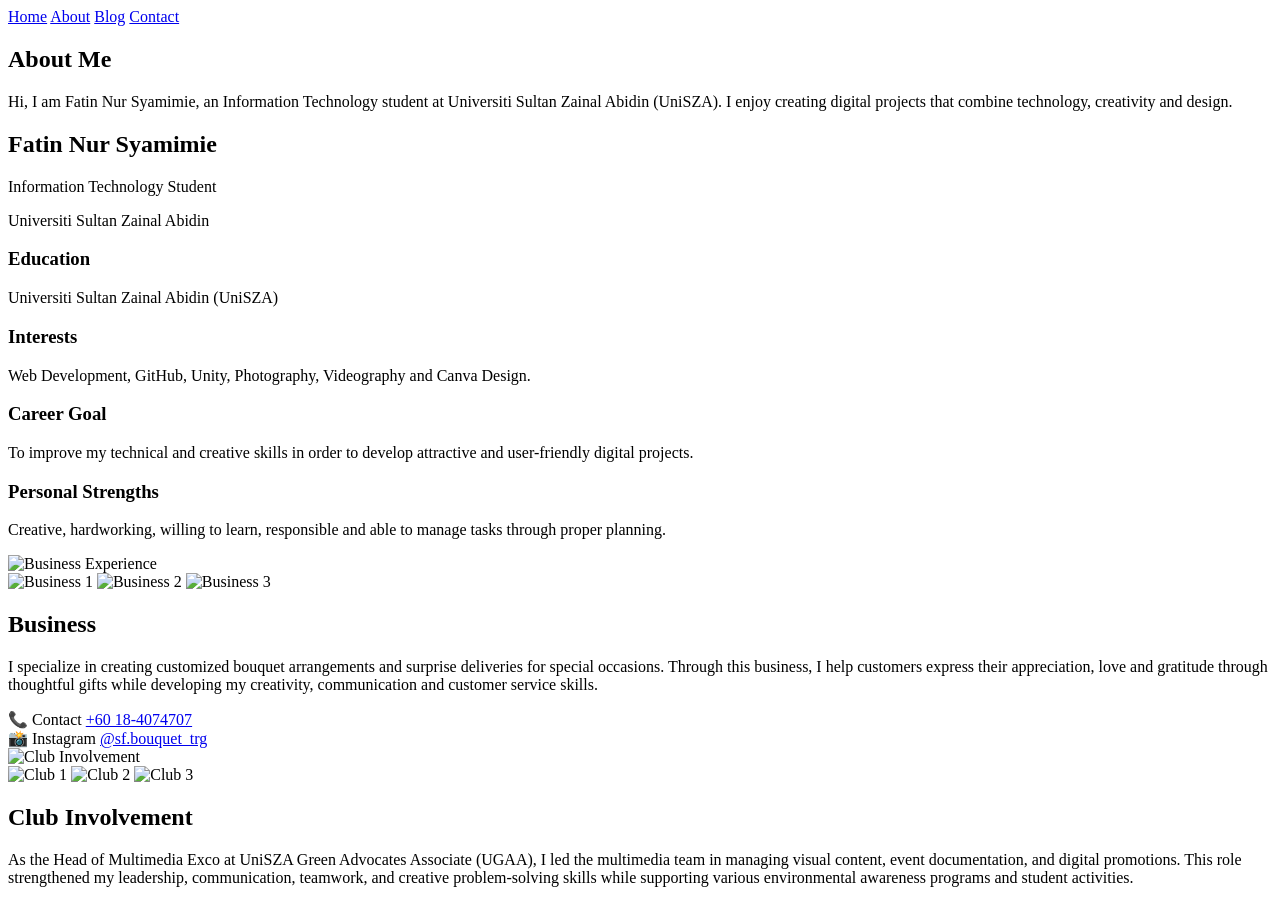
==== about.html @ d77c4f09 "Add files via upload" ====
<!DOCTYPE html>
<html>
<head>
    <meta charset="UTF-8">
    <meta name="viewport" content="width=device-width, initial-scale=1.0">
    <title>About Me</title>
    <link rel="stylesheet" href="style.css">
</head>

<body>

<nav>
    <a href="index.html">Home</a>
    <a href="about.html" class="active">About</a>
    <a href="blog.html">Blog</a>
    <a href="contact.html">Contact</a>
</nav>

<section class="about-aesthetic">

    <div class="about-intro">
        <h1>About Me</h1>
        <p>
            Hi, I am Fatin Nur Syamimie, an Information Technology student at
            Universiti Sultan Zainal Abidin (UniSZA). I enjoy creating digital
            projects that combine technology, creativity and design.
        </p>
    </div>

    <div class="about-grid">

        <div class="about-profile">
            <div class="profile-overlay">
                <h2>Fatin Nur Syamimie</h2>
                <p>Information Technology Student</p>
                <span>Universiti Sultan Zainal Abidin</span>
            </div>
        </div>

        <div class="about-detail">
            <h3>Education</h3>
            <p>Universiti Sultan Zainal Abidin (UniSZA)</p>
        </div>

        <div class="about-detail">
            <h3>Interests</h3>
            <p>
                Web Development, GitHub, Unity, Photography, Videography and Canva Design.
            </p>
        </div>

        <div class="about-detail">
            <h3>Career Goal</h3>
            <p>
                To improve my technical and creative skills in order to develop
                attractive and user-friendly digital projects.
            </p>
        </div>

        <div class="about-detail">
            <h3>Personal Strengths</h3>
            <p>
                Creative, hardworking, willing to learn, responsible and able to manage
                tasks through proper planning.
            </p>
        </div>

    </div>

    <div class="about-extra">

        <div class="extra-card">
            <img src="image/busines2.png" alt="Business Experience" class="main-extra-img">

            <div class="mini-gallery">
                <img src="image/business3.jpeg" alt="Business 1">
                <img src="image/business4.jpeg" alt="Business 2">
                <img src="image/business5.jpeg" alt="Business 3">
            </div>

            <div class="extra-text">
                <h2>Business</h2>

<p>
    I specialize in creating customized bouquet arrangements and surprise
    deliveries for special occasions. Through this business, I help customers
    express their appreciation, love and gratitude through thoughtful gifts
    while developing my creativity, communication and customer service skills.
</p>

<div class="business-contact">

    <div class="contact-box">
        <span>📞 Contact</span>

        <a href="tel:+60184074707">
            +60 18-4074707
        </a>
    </div>

    <div class="contact-box">
        <span>📸 Instagram</span>

        <a href="https://instagram.com/sf.bouquet_trg" target="_blank">
            @sf.bouquet_trg
        </a>
    </div>

</div>

</div>
            </div>
        </div>

        <div class="extra-card">
            <img src="image/club1.png" alt="Club Involvement" class="main-extra-img">

            <div class="mini-gallery">
                <img src="image/club2.jpeg" alt="Club 1">
                <img src="image/club3.jpeg" alt="Club 2">
                <img src="image/club4.jpeg" alt="Club 3">
            </div>

            <div class="extra-text">
                <h2>Club Involvement</h2>

                <p>
                    As the Head of Multimedia Exco at UniSZA Green Advocates Associate (UGAA), I led the multimedia team in managing visual content, event documentation, and digital promotions. This role strengthened my leadership, communication, teamwork, and creative problem-solving skills while supporting various environmental awareness programs and student activities.
                </p>
            </div>
        </div>

    </div>

</section>

</body>
</html>
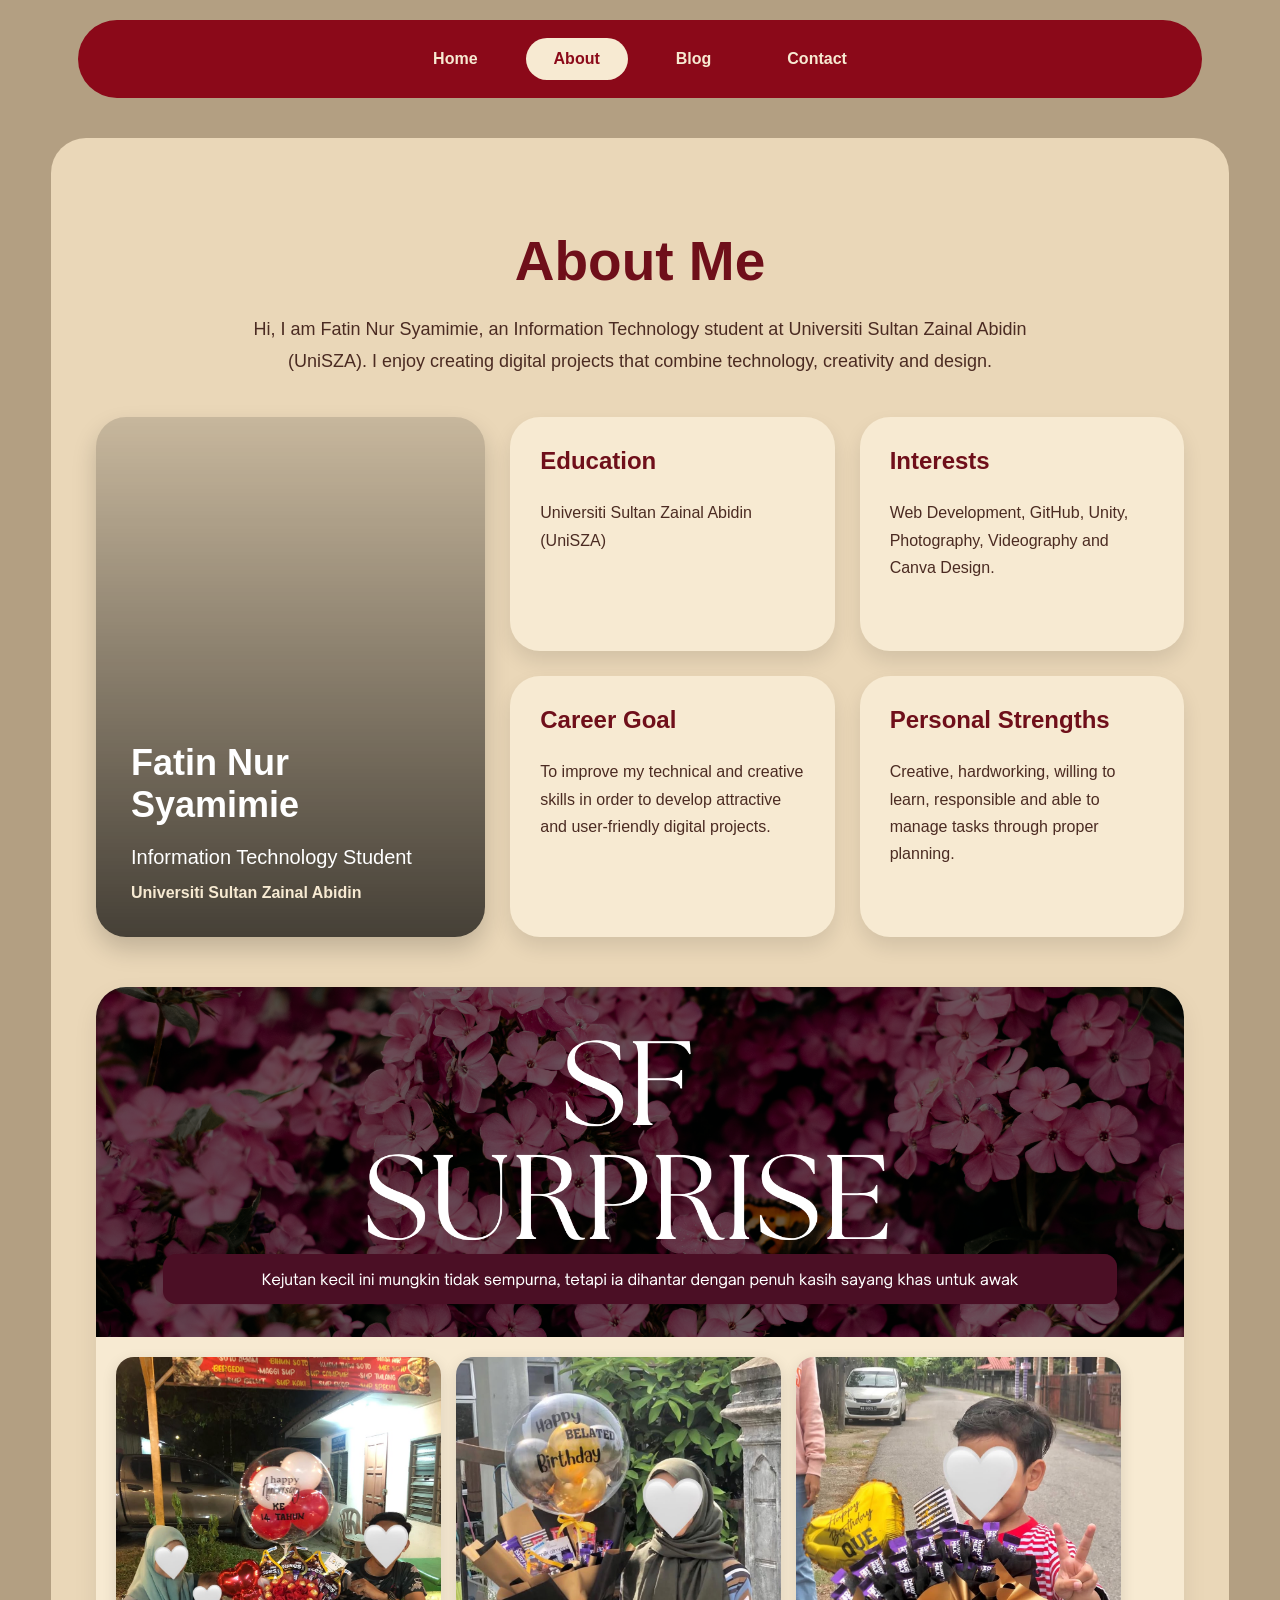
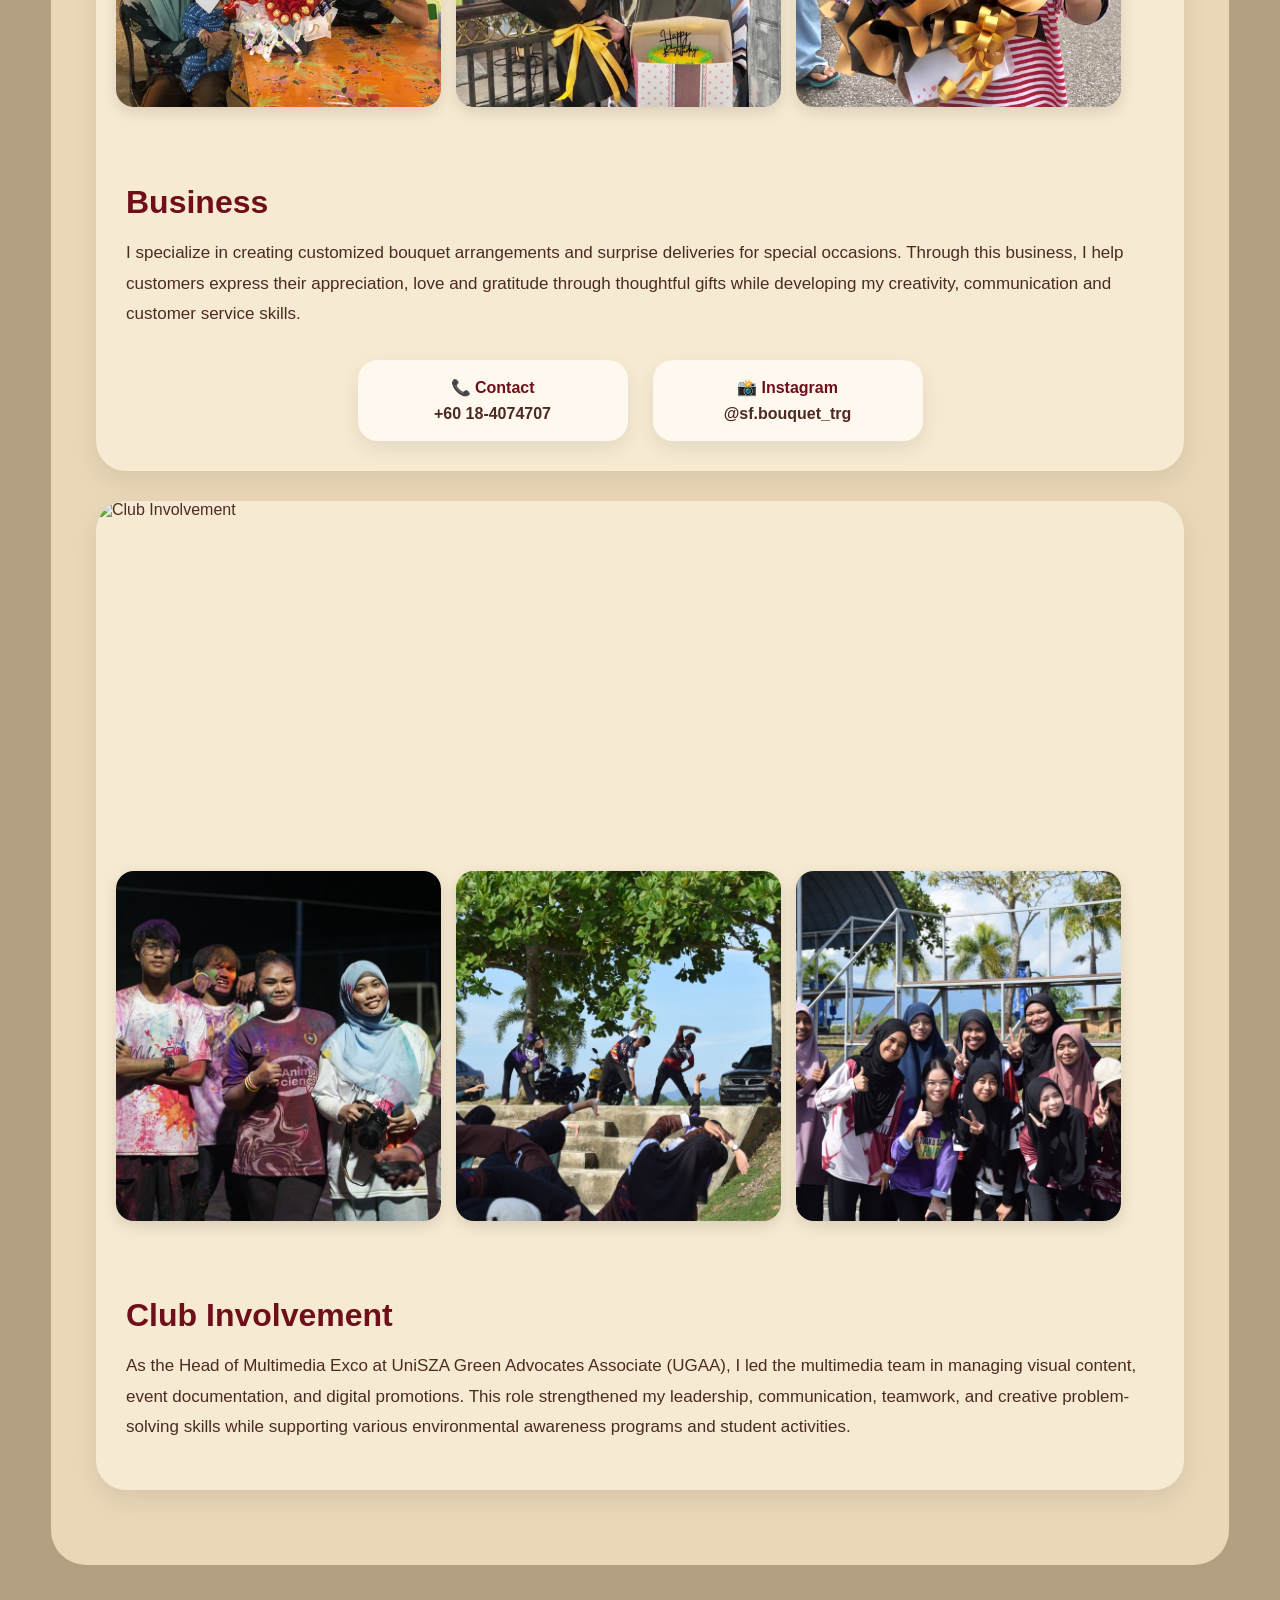
==== commit ae943a42: "Fix HTML structure and content in about.html" ====
--- a/about.html
+++ b/about.html
@@ -70,12 +70,12 @@
     <div class="about-extra">
 
         <div class="extra-card">
-            <img src="image/busines2.png" alt="Business Experience" class="main-extra-img">
+            <img src="busines2.png" alt="Business Experience" class="main-extra-img">
 
             <div class="mini-gallery">
-                <img src="image/business3.jpeg" alt="Business 1">
-                <img src="image/business4.jpeg" alt="Business 2">
-                <img src="image/business5.jpeg" alt="Business 3">
+                <img src="business3.jpeg" alt="Business 1">
+                <img src="business4.jpeg" alt="Business 2">
+                <img src="business5.jpeg" alt="Business 3">
             </div>
 
             <div class="extra-text">
@@ -113,12 +113,12 @@
         </div>
 
         <div class="extra-card">
-            <img src="image/club1.png" alt="Club Involvement" class="main-extra-img">
+            <img src="club1.png" alt="Club Involvement" class="main-extra-img">
 
             <div class="mini-gallery">
-                <img src="image/club2.jpeg" alt="Club 1">
-                <img src="image/club3.jpeg" alt="Club 2">
-                <img src="image/club4.jpeg" alt="Club 3">
+                <img src="club2.jpeg" alt="Club 1">
+                <img src="club3.jpeg" alt="Club 2">
+                <img src="club4.jpeg" alt="Club 3">
             </div>
 
             <div class="extra-text">
@@ -135,4 +135,4 @@
 </section>
 
 </body>
-</html>+</html>
--- a/style.css
+++ b/style.css
@@ -0,0 +1,1316 @@
+body{
+    font-family: Arial, sans-serif;
+    margin: 0;
+    background: #b39f82;
+    color: #4b2b22;
+}
+
+nav{
+    width: 85%;
+    margin: 30px auto;
+    padding: 18px;
+    background: #6f0f1a;
+    border-radius: 40px;
+    display: flex;
+    justify-content: center;
+    gap: 45px;
+}
+
+nav a{
+    color: #f7ead2;
+    text-decoration: none;
+    font-weight: bold;
+}
+
+.hero{
+    width: 85%;
+    margin: 30px auto;
+    background: #ead7b8;
+    padding: 35px;
+    border-radius: 35px;
+    display: grid;
+    grid-template-columns: 1fr 1fr;
+    gap: 35px;
+    align-items: center;
+}
+
+.profile-pic{
+    width: 100%;
+    max-width: 420px;
+    border-radius: 25px;
+    display: block;
+    margin: auto;
+}
+
+.hero-content{
+    text-align: left;
+}
+
+.hero-content h1{
+    font-size: 42px;
+    color: #6f0f1a;
+    margin-bottom: 15px;
+}
+
+.hero-content h2{
+    font-size: 28px;
+    color: #4b2b22;
+}
+
+.hero-content p{
+    font-size: 17px;
+    line-height: 1.8;
+    color: #4b2b22;
+}
+
+button{
+    margin-top: 20px;
+    padding: 14px 35px;
+    background: #6f0f1a;
+    color: #f7ead2;
+    border: none;
+    border-radius: 25px;
+    font-weight: bold;
+    cursor: pointer;
+}
+
+.section{
+    width: 85%;
+    margin: 35px auto;
+    background: #ead7b8;
+    padding: 35px;
+    border-radius: 35px;
+    text-align: center;
+}
+
+.section h2{
+    color: #6f0f1a;
+    font-size: 32px;
+}
+
+.skills{
+    display: flex;
+    justify-content: center;
+    flex-wrap: wrap;
+    gap: 15px;
+}
+
+.skills div{
+    background: #6f0f1a;
+    color: #f7ead2;
+    padding: 12px 25px;
+    border-radius: 30px;
+    font-weight: bold;
+}
+
+.projects{
+    display: grid;
+    grid-template-columns: repeat(3, 1fr);
+    gap: 25px;
+}
+
+.card, .blog-card, .about-box, .contact-item{
+    background: #f7ead2;
+    color: #4b2b22;
+    padding: 25px;
+    border-radius: 25px;
+    box-shadow: 0 10px 25px rgba(0,0,0,0.15);
+}
+
+.card h3, .blog-card h2, .about-box h2, .contact-item h2{
+    color: #6f0f1a;
+}
+
+.about-aesthetic{
+    width: 85%;
+    margin: 40px auto 70px;
+    background: #ead7b8;
+    padding: 45px;
+    border-radius: 35px;
+}
+
+.about-intro{
+    text-align: center;
+    max-width: 850px;
+    margin: auto;
+}
+
+.about-intro h1{
+    font-size: 55px;
+    color: #6f0f1a;
+    margin-bottom: 20px;
+}
+
+.about-intro p{
+    font-size: 18px;
+    line-height: 1.8;
+}
+
+.about-grid{
+    margin-top: 40px;
+    display: grid;
+    grid-template-columns: 1.2fr 1fr 1fr;
+    gap: 25px;
+}
+
+.about-profile{
+    position: relative;
+    background-image:
+        linear-gradient(rgba(0,0,0,0.15), rgba(0,0,0,0.70)),
+        url("image/homepage.jpeg");
+    background-size: cover;
+    background-position: center;
+    min-height: 520px;
+    border-radius: 30px;
+    overflow: hidden;
+    grid-row: span 2;
+    display: flex;
+    align-items: flex-end;
+    box-shadow: 0 12px 25px rgba(0,0,0,0.18);
+}
+
+.profile-overlay{
+    padding: 35px;
+    color: white;
+}
+
+.profile-overlay h2{
+    font-size: 36px;
+    margin-bottom: 10px;
+    color: white;
+}
+
+.profile-overlay p{
+    font-size: 20px;
+    margin-bottom: 15px;
+    color: white;
+}
+
+.profile-overlay span{
+    font-weight: bold;
+    color: #f7ead2;
+}
+
+.about-detail{
+    background: #f7ead2;
+    color: #4b2b22;
+    padding: 30px;
+    border-radius: 30px;
+    box-shadow: 0 10px 20px rgba(0,0,0,0.10);
+}
+
+.about-detail h3{
+    color: #6f0f1a;
+    font-size: 24px;
+    margin-top: 0;
+}
+
+.about-detail p{
+    line-height: 1.7;
+}
+
+@media(max-width: 768px){
+    .about-grid{
+        grid-template-columns: 1fr;
+    }
+
+    .about-profile{
+        grid-row: auto;
+        min-height: 430px;
+    }
+
+    .about-intro h1{
+        font-size: 38px;
+    }
+
+    .profile-overlay h2{
+        font-size: 28px;
+    }
+}
+
+.blog-section{
+    width: 85%;
+    margin: 40px auto;
+}
+
+.blog-section h1{
+    text-align: center;
+    font-size: 45px;
+    color: #6f0f1a;
+    margin-bottom: 35px;
+}
+
+.experience-grid{
+    display: grid;
+    grid-template-columns: repeat(2, 1fr);
+    gap: 28px;
+}
+
+.experience-card{
+    background: #ead7b8;
+    color: #4b2b22;
+    border-radius: 30px;
+    padding: 20px;
+    box-shadow: 0 12px 25px rgba(0,0,0,0.18);
+}
+
+.experience-card img{
+    width: 100%;
+    height: 260px;
+    object-fit: cover;
+    border-radius: 24px;
+}
+
+.experience-card h2{
+    color: #6f0f1a;
+    font-size: 24px;
+    margin: 20px 0 10px;
+}
+
+.experience-card p{
+    line-height: 1.7;
+    font-size: 15px;
+}
+
+.experience-card::after{
+    content: "";
+    display: block;
+    width: 80px;
+    height: 6px;
+    background: #6f0f1a;
+    border-radius: 20px;
+    margin-top: 18px;
+}
+
+.video-btn{
+    display: inline-block;
+    margin-top: 15px;
+    padding: 12px 22px;
+    background: #6f0f1a;
+    color: #f7ead2;
+    text-decoration: none;
+    border-radius: 25px;
+    font-weight: bold;
+}
+
+.video-btn:hover{
+    background: #4d0911;
+}
+
+@media(max-width: 768px){
+    .experience-grid{
+        grid-template-columns: 1fr;
+    }
+}
+/* CONTACT PAGE */
+
+.contact-header{
+    text-align: center;
+    max-width: 900px;
+    margin: 70px auto 50px;
+}
+
+.contact-subtitle{
+    color: #7d0016;
+    letter-spacing: 5px;
+    font-weight: bold;
+    font-size: 14px;
+}
+
+.contact-header h1{
+    font-size: 70px;
+    color: #7d0016;
+    margin: 15px 0;
+}
+
+.contact-description{
+    font-size: 20px;
+    line-height: 1.8;
+    color: #4b2b22;
+}
+
+.contact-boxes{
+    width: 85%;
+    margin: auto;
+
+    display: grid;
+    grid-template-columns: repeat(2, 1fr);
+
+    gap: 25px;
+}
+
+.contact-item{
+    background: rgba(255,255,255,0.20);
+
+    backdrop-filter: blur(10px);
+
+    border: 1px solid rgba(255,255,255,0.3);
+
+    padding: 35px;
+
+    border-radius: 30px;
+
+    box-shadow: 0 15px 30px rgba(0,0,0,0.08);
+
+    transition: 0.4s;
+}
+
+.contact-item:hover{
+    transform: translateY(-8px);
+}
+
+.contact-item h2{
+    color: #7d0016;
+    margin-top: 0;
+    margin-bottom: 15px;
+    font-size: 32px;
+}
+
+.contact-item p{
+    font-size: 18px;
+    margin-bottom: 10px;
+}
+
+.contact-item a{
+    text-decoration: none;
+    color: #4b2b22;
+    font-weight: bold;
+}
+
+.contact-item strong{
+    color: #7d0016;
+}
+
+.contact-footer{
+    width: 85%;
+
+    margin: 50px auto;
+
+    background: #7d0016;
+
+    color: #f5e6cf;
+
+    text-align: center;
+
+    padding: 40px;
+
+    border-radius: 30px;
+}
+
+.contact-footer h3{
+    margin-top: 0;
+    font-size: 35px;
+}
+
+.contact-footer p{
+    font-size: 18px;
+    letter-spacing: 1px;
+}
+
+.footer{
+    text-align: center;
+    padding: 25px;
+    color: #4b2b22;
+}
+
+@media(max-width:768px){
+
+    .contact-boxes{
+        grid-template-columns: 1fr;
+    }
+
+    .contact-header h1{
+        font-size: 45px;
+    }
+}
+.home-clean{
+    width: 85%;
+    margin: 45px auto;
+    padding: 80px 30px;
+    background: #ead7b8;
+    border-radius: 35px;
+    text-align: center;
+}
+
+.small-title{
+    text-transform: uppercase;
+    letter-spacing: 3px;
+    color: #6f0f1a;
+    font-weight: bold;
+}
+
+.home-clean h1{
+    font-size: 60px;
+    color: #6f0f1a;
+    margin: 20px 0 10px;
+}
+
+.home-tagline{
+    font-weight: bold;
+    color: #4b2b22;
+}
+
+.scribble{
+    font-size: 80px;
+    color: transparent;
+    -webkit-text-stroke: 2px #6f0f1a;
+    font-weight: bold;
+    margin: 30px 0;
+    transform: rotate(-5deg);
+}
+
+.home-desc{
+    max-width: 750px;
+    margin: auto;
+    line-height: 1.8;
+}
+
+.home-links{
+    margin-top: 40px;
+    display: flex;
+    justify-content: center;
+    gap: 25px;
+    flex-wrap: wrap;
+}
+
+.home-links a{
+    width: 140px;
+    height: 140px;
+
+    background: #6f0f1a;
+    color: #f7ead2;
+
+    text-decoration: none;
+    font-weight: bold;
+    font-size: 22px;
+
+    border-radius: 50%;
+
+    display: flex;
+    align-items: center;
+    justify-content: center;
+
+    transition: 0.3s ease;
+    box-shadow: 0 8px 20px rgba(0,0,0,0.15);
+}
+
+.home-links a:hover{
+    transform: translateY(-8px) scale(1.05);
+    background: #8a1020;
+}
+.scribble{
+    font-family: 'Bagel Fat One', cursive;
+    font-size: 45px;
+    line-height: 0.9;
+    color: #0b7a3b;
+    letter-spacing: 1px;
+    text-transform: uppercase;
+    text-shadow: 2px 2px 0 #f4e2b8;
+}
+
+/* NEW HOMEPAGE STYLE */
+
+.home-clean{
+    width: 85%;
+    margin: 45px auto;
+    padding: 70px 50px;
+    background: #f7ead2;
+    border-radius: 25px;
+    text-align: center;
+    border: 4px solid #4b2b22;
+}
+
+.small-title{
+    text-transform: uppercase;
+    letter-spacing: 3px;
+    font-weight: bold;
+    color: #6f0f1a;
+}
+
+.home-clean h1{
+    font-size: 90px;
+    color: #6f0f1a;
+    margin: 20px 0;
+    font-family: Georgia, serif;
+}
+
+.home-tagline{
+    font-weight: bold;
+    color: #4b2b22;
+    margin-bottom: 30px;
+}
+
+.scribble{
+    font-family: 'Bagel Fat One', cursive;
+    font-size: 70px;
+    line-height: 0.9;
+    color: #6f0f1a;
+    text-shadow: 4px 4px 0 #d8b98b;
+    transform: rotate(-4deg);
+    margin: 30px 0;
+}
+
+.home-desc{
+    max-width: 760px;
+    margin: 30px auto;
+    line-height: 1.8;
+    font-size: 18px;
+}
+
+.home-links{
+    margin-top: 40px;
+    display: flex;
+    justify-content: center;
+    gap: 25px;
+    flex-wrap: wrap;
+}
+
+.home-links a{
+    width: 170px;
+    height: 170px;
+
+    background: rgba(111, 15, 26, 0.65);
+
+    color: #f7ead2;
+    text-decoration: none;
+    font-weight: bold;
+    font-size: 24px;
+
+    border-radius: 50%;
+
+    display: flex;
+    align-items: center;
+    justify-content: center;
+
+    backdrop-filter: blur(12px);
+    -webkit-backdrop-filter: blur(12px);
+
+    border: 1px solid rgba(255,255,255,0.15);
+
+    box-shadow: 0 12px 30px rgba(0,0,0,0.15);
+
+    transition: all 0.3s ease;
+}
+
+.home-links a:hover{
+    background: rgba(111, 15, 26, 0.85);
+    transform: translateY(-10px) scale(1.05);
+}
+
+.section{
+    border-radius: 25px;
+    border: 3px solid #4b2b22;
+}
+
+.quote{
+    font-family: Georgia, serif;
+    font-size: 26px;
+}
+
+nav{
+    background: #8b0919;
+    width: 85%;
+    margin: 20px auto;
+    padding: 18px;
+    border-radius: 50px;
+    display: flex;
+    justify-content: center;
+    gap: 20px;
+}
+
+nav a{
+    color: #f7ead2;
+    text-decoration: none;
+    font-weight: bold;
+    padding: 12px 28px;
+    border-radius: 30px;
+    transition: 0.3s;
+}
+
+nav a:hover{
+    background: #f7ead2;
+    color: #8b0919;
+}
+
+/* Page aktif */
+nav a.active{
+    background: #f7ead2;
+    color: #8b0919;
+}
+
+/* FOOTER */
+
+.footer{
+    width: 85%;
+    margin: 60px auto 30px;
+    background: #6f0f1a;
+    color: #f7ead2;
+
+    text-align: center;
+
+    padding: 40px;
+    border-radius: 35px;
+}
+
+.footer h3{
+    margin: 0;
+    font-size: 28px;
+}
+
+.footer p{
+    margin: 12px 0;
+}
+
+.footer-links{
+    margin: 25px 0;
+}
+
+.footer-links a{
+    color: #f7ead2;
+    text-decoration: none;
+    margin: 0 15px;
+    font-weight: bold;
+}
+
+.footer-links a:hover{
+    text-decoration: underline;
+}
+
+.copyright{
+    margin-top: 25px;
+    opacity: 0.8;
+    font-size: 14px;
+}
+
+.quote-section{
+    margin: 80px auto;
+    text-align: center;
+}
+
+.quote-text{
+    font-size: 28px;
+    font-style: italic;
+    color: #7d0016;
+    max-width: 800px;
+    margin: auto;
+    line-height: 1.8;
+}
+
+.modal{
+    display: none;
+    position: fixed;
+    z-index: 999;
+    left: 0;
+    top: 0;
+    width: 100%;
+    height: 100%;
+    background: rgba(0,0,0,0.55);
+    justify-content: center;
+    align-items: center;
+}
+
+.modal-content{
+    background: #f7ead2;
+    color: #4b2b22;
+    width: 55%;
+    max-width: 700px;
+    padding: 40px;
+    border-radius: 30px;
+    position: relative;
+}
+
+.close{
+    position: absolute;
+    top: 15px;
+    right: 25px;
+    font-size: 35px;
+    color: #6f0f1a;
+    cursor: pointer;
+}
+
+.experience-card{
+    cursor: pointer;
+    transition: 0.4s;
+    position: relative;
+}
+
+.experience-card:hover{
+    transform: translateY(-10px);
+    box-shadow: 0 20px 40px rgba(0,0,0,0.15);
+}
+
+.view-project{
+    margin-top: 20px;
+
+    color: #7d0016;
+
+    font-weight: bold;
+
+    letter-spacing: 1px;
+
+    transition: 0.3s;
+}
+
+.experience-card:hover .view-project{
+    transform: translateX(8px);
+}
+
+.popup-gallery{
+    display: grid;
+    grid-template-columns: repeat(3, 1fr);
+    gap: 10px;
+
+    margin: 20px 0;
+}
+
+.popup-gallery img{
+    width: 100%;
+    height: 150px;
+
+    object-fit: cover;
+
+    border-radius: 15px;
+
+    transition: 0.3s;
+}
+
+.popup-gallery img:hover{
+    transform: scale(1.05);
+}
+
+.about-extra{
+    margin-top: 50px;
+}
+
+.extra-card{
+    background: #f7ead2;
+    border-radius: 30px;
+    overflow: hidden;
+    margin-bottom: 30px;
+    box-shadow: 0 10px 25px rgba(0,0,0,0.08);
+}
+
+.extra-card img{
+    width: 100%;
+    height: 350px;
+    object-fit: cover;
+    display: block;
+}
+
+.extra-text{
+    padding: 30px;
+}
+
+.extra-text h2{
+    color: #6f0f1a;
+    font-size: 32px;
+    margin-bottom: 15px;
+}
+
+.extra-text p{
+    color: #4b2b22;
+    line-height: 1.8;
+    font-size: 17px;
+}
+
+.main-extra-img{
+    width: 100%;
+    height: 350px;
+    object-fit: cover;
+    display: block;
+}
+
+.mini-gallery{
+    display: flex;
+    gap: 10px;
+    padding: 15px;
+    background: #f7ead2;
+}
+
+.mini-gallery{
+    display: flex;
+    gap: 15px;
+    padding: 20px;
+    background: #f7ead2;
+}
+
+.mini-gallery img{
+    width: 31%;
+    aspect-ratio: 3 / 4;
+
+    object-fit: cover;
+
+    border-radius: 18px;
+
+    box-shadow: 0 5px 15px rgba(0,0,0,0.12);
+
+    transition: 0.3s;
+}
+
+.mini-gallery img:hover{
+    transform: scale(1.05);
+
+}
+
+.mini-gallery img:hover{
+    transform: scale(1.05);
+}
+
+.business-contact{
+    margin-top: 30px;
+
+    display: flex;
+    justify-content: center;
+    gap: 25px;
+
+    flex-wrap: wrap;
+}
+
+.contact-box{
+    background: #fff8ee;
+
+    min-width: 220px;
+
+    padding: 18px 25px;
+
+    border-radius: 20px;
+
+    text-align: center;
+
+    box-shadow: 0 8px 20px rgba(0,0,0,0.08);
+
+    transition: 0.3s;
+}
+
+.contact-box:hover{
+    transform: translateY(-5px);
+}
+
+.contact-box span{
+    display: block;
+
+    color: #6f0f1a;
+
+    font-weight: bold;
+
+    margin-bottom: 8px;
+}
+
+.contact-box a{
+    text-decoration: none;
+
+    color: #4b2b22;
+
+    font-weight: bold;
+}
+
+/* EDITORIAL HOMEPAGE STYLE */
+
+.editorial-home{
+    width: 85%;
+    margin: 40px auto;
+    background: #f7ead2;
+    color: #4b2b22;
+    border: 4px solid #4b2b22;
+    overflow: hidden;
+}
+
+.top-bar{
+    display: flex;
+    justify-content: space-between;
+    align-items: center;
+    padding: 18px 25px;
+    background: #f7ead2;
+}
+
+.top-bar h3{
+    margin: 0;
+    color: #4b2b22;
+    letter-spacing: 1px;
+}
+
+.editorial-nav a{
+    color: #4b2b22;
+    text-decoration: none;
+    margin-left: 25px;
+    font-weight: bold;
+    font-size: 14px;
+}
+
+.editorial-nav a.active{
+    color: #7d0016;
+}
+
+.editorial-hero{
+    min-height: 420px;
+    background:
+        linear-gradient(rgba(80,0,15,0.45), rgba(80,0,15,0.65)),
+        url("image/homepage.jpeg");
+    background-size: cover;
+    background-position: center;
+    position: relative;
+    text-align: center;
+    display: flex;
+    justify-content: center;
+    align-items: center;
+}
+
+.editorial-hero h1{
+    font-family: Georgia, serif;
+    font-size: 110px;
+    color: #f7ead2;
+    margin: 0;
+    line-height: 0.9;
+}
+
+.hero-badge{
+    position: absolute;
+    background: rgba(247,234,210,0.9);
+    color: #7d0016;
+    padding: 18px 25px;
+    border-radius: 8px;
+    font-family: 'Bagel Fat One', cursive;
+    font-size: 24px;
+    transform: rotate(-5deg);
+}
+
+.hero-bottom{
+    position: absolute;
+    bottom: 25px;
+    width: 85%;
+    display: flex;
+    justify-content: space-between;
+    color: #f7ead2;
+    font-weight: bold;
+}
+
+.editorial-about{
+    background: #6f0f1a;
+    color: #f7ead2;
+    text-align: center;
+    padding: 70px 40px;
+}
+
+.editorial-about h2{
+    max-width: 850px;
+    margin: 20px auto;
+    font-family: Georgia, serif;
+    font-size: 42px;
+    line-height: 1.2;
+}
+
+.editorial-gallery{
+    display: grid;
+    grid-template-columns: repeat(5, 1fr);
+}
+
+.editorial-gallery img{
+    width: 100%;
+    height: 230px;
+    object-fit: cover;
+}
+
+.editorial-portfolio{
+    padding: 70px 60px;
+    background: #f7ead2;
+}
+
+.editorial-portfolio h2{
+    color: #6f0f1a;
+    font-family: Georgia, serif;
+    font-size: 45px;
+    max-width: 750px;
+}
+
+.editorial-portfolio p{
+    max-width: 650px;
+    line-height: 1.8;
+}
+
+.editorial-btn{
+    display: inline-block;
+    margin-top: 20px;
+    padding: 14px 30px;
+    background: #6f0f1a;
+    color: #f7ead2;
+    text-decoration: none;
+    border-radius: 30px;
+    font-weight: bold;
+}
+
+@media(max-width: 768px){
+    .top-bar{
+        flex-direction: column;
+        gap: 15px;
+    }
+
+    .editorial-nav a{
+        margin: 8px;
+    }
+
+    .editorial-hero h1{
+        font-size: 55px;
+    }
+
+    .editorial-about h2,
+    .editorial-portfolio h2{
+        font-size: 30px;
+    }
+
+    .editorial-gallery{
+        grid-template-columns: 1fr;
+    }
+
+    .hero-bottom{
+        flex-direction: column;
+        gap: 10px;
+    }
+}
+
+.home-editorial{
+    width: 85%;
+    margin: 40px auto;
+    background: #f7ead2;
+    border: 4px solid #4b2b22;
+    overflow: hidden;
+}
+
+.editorial-hero-box{
+    min-height: 430px;
+    background:
+        linear-gradient(rgba(90,0,15,0.45), rgba(90,0,15,0.7)),
+        url("image/homepage.jpeg");
+    background-size: cover;
+    background-position: center;
+    text-align: center;
+    padding: 80px 40px;
+    color: #f7ead2;
+    position: relative;
+}
+
+.editorial-hero-box h1{
+    font-family: Georgia, serif;
+    font-size: 110px;
+    line-height: 0.9;
+    margin: 30px 0;
+    color: #f7ead2;
+}
+
+.hero-info{
+    display: flex;
+    justify-content: space-between;
+    margin-top: 60px;
+    font-weight: bold;
+}
+
+.editorial-about-box{
+    background: #6f0f1a;
+    color: #f7ead2;
+    text-align: center;
+    padding: 70px 40px;
+}
+
+.editorial-about-box h2{
+    max-width: 850px;
+    margin: 20px auto;
+    font-family: Georgia, serif;
+    font-size: 42px;
+    line-height: 1.2;
+    color: #f7ead2;
+}
+
+.editorial-gallery{
+    display: grid;
+    grid-template-columns: repeat(5, 1fr);
+}
+
+.editorial-gallery img{
+    width: 100%;
+    height: 230px;
+    object-fit: cover;
+}
+
+.editorial-portfolio-box{
+    padding: 70px 60px;
+    background: #f7ead2;
+}
+
+.editorial-portfolio-box h2{
+    color: #6f0f1a;
+    font-family: Georgia, serif;
+    font-size: 45px;
+    max-width: 800px;
+}
+
+.editorial-portfolio-box p{
+    max-width: 700px;
+    line-height: 1.8;
+}
+
+.editorial-btn{
+    display: inline-block;
+    margin-top: 20px;
+    padding: 14px 30px;
+    background: #6f0f1a;
+    color: #f7ead2;
+    text-decoration: none;
+    border-radius: 30px;
+    font-weight: bold;
+}
+
+@media(max-width: 768px){
+    .editorial-hero-box h1{
+        font-size: 55px;
+    }
+
+    .editorial-about-box h2,
+    .editorial-portfolio-box h2{
+        font-size: 30px;
+    }
+
+    .editorial-gallery{
+        grid-template-columns: 1fr;
+    }
+
+    .hero-info{
+        flex-direction: column;
+        gap: 10px;
+    }
+}
+
+.editorial-stats{
+    background: #6f0f1a;
+    color: #f7ead2;
+    display: grid;
+    grid-template-columns: repeat(3, 1fr);
+    text-align: center;
+    padding: 45px;
+}
+
+.editorial-stats h3{
+    font-size: 50px;
+    margin: 0;
+    font-family: Georgia, serif;
+}
+
+.editorial-stats p{
+    font-weight: bold;
+}
+
+.editorial-tools{
+    background: #f7ead2;
+    text-align: center;
+    padding: 60px 40px;
+}
+
+.tool-list{
+    display: flex;
+    justify-content: center;
+    flex-wrap: wrap;
+    gap: 15px;
+    margin-top: 25px;
+}
+
+.tool-list span{
+    background: #6f0f1a;
+    color: #f7ead2;
+    padding: 14px 25px;
+    border-radius: 30px;
+    font-weight: bold;
+}
+
+.editorial-motto{
+    background: #6f0f1a;
+    color: #f7ead2;
+    text-align: center;
+    padding: 60px 40px;
+}
+
+.editorial-motto p{
+    font-family: Georgia, serif;
+    font-size: 35px;
+    max-width: 800px;
+    margin: auto;
+    line-height: 1.4;
+}
+
+@media(max-width: 768px){
+    .editorial-stats{
+        grid-template-columns: 1fr;
+        gap: 25px;
+    }
+
+    .editorial-motto p{
+        font-size: 26px;
+    }
+}
+
+.social-section,
+.services-section,
+.availability{
+    width: 85%;
+    margin: 45px auto;
+    text-align: center;
+}
+
+.social-section h2,
+.services-section h2{
+    color: #6f0f1a;
+    font-size: 35px;
+}
+
+.social-links{
+    display: flex;
+    justify-content: center;
+    gap: 20px;
+    flex-wrap: wrap;
+    margin-top: 25px;
+}
+
+.social-links a{
+    background: #6f0f1a;
+    color: #f7ead2;
+    padding: 15px 28px;
+    border-radius: 30px;
+    text-decoration: none;
+    font-weight: bold;
+}
+
+.services-grid{
+    display: grid;
+    grid-template-columns: repeat(2,1fr);
+    gap: 18px;
+    margin-top: 25px;
+}
+
+.services-grid div{
+    background: #f7ead2;
+    color: #4b2b22;
+    padding: 25px;
+    border-radius: 25px;
+    font-weight: bold;
+    box-shadow: 0 8px 20px rgba(0,0,0,0.08);
+}
+
+.availability{
+    background: #6f0f1a;
+    color: #f7ead2;
+    padding: 40px;
+    border-radius: 30px;
+}
+
+.availability h3{
+    font-size: 30px;
+    margin-top: 0;
+}
+
+.availability p{
+    font-size: 18px;
+    line-height: 1.8;
+}
+
+@media(max-width:768px){
+    .services-grid{
+        grid-template-columns: 1fr;
+    }
+}
